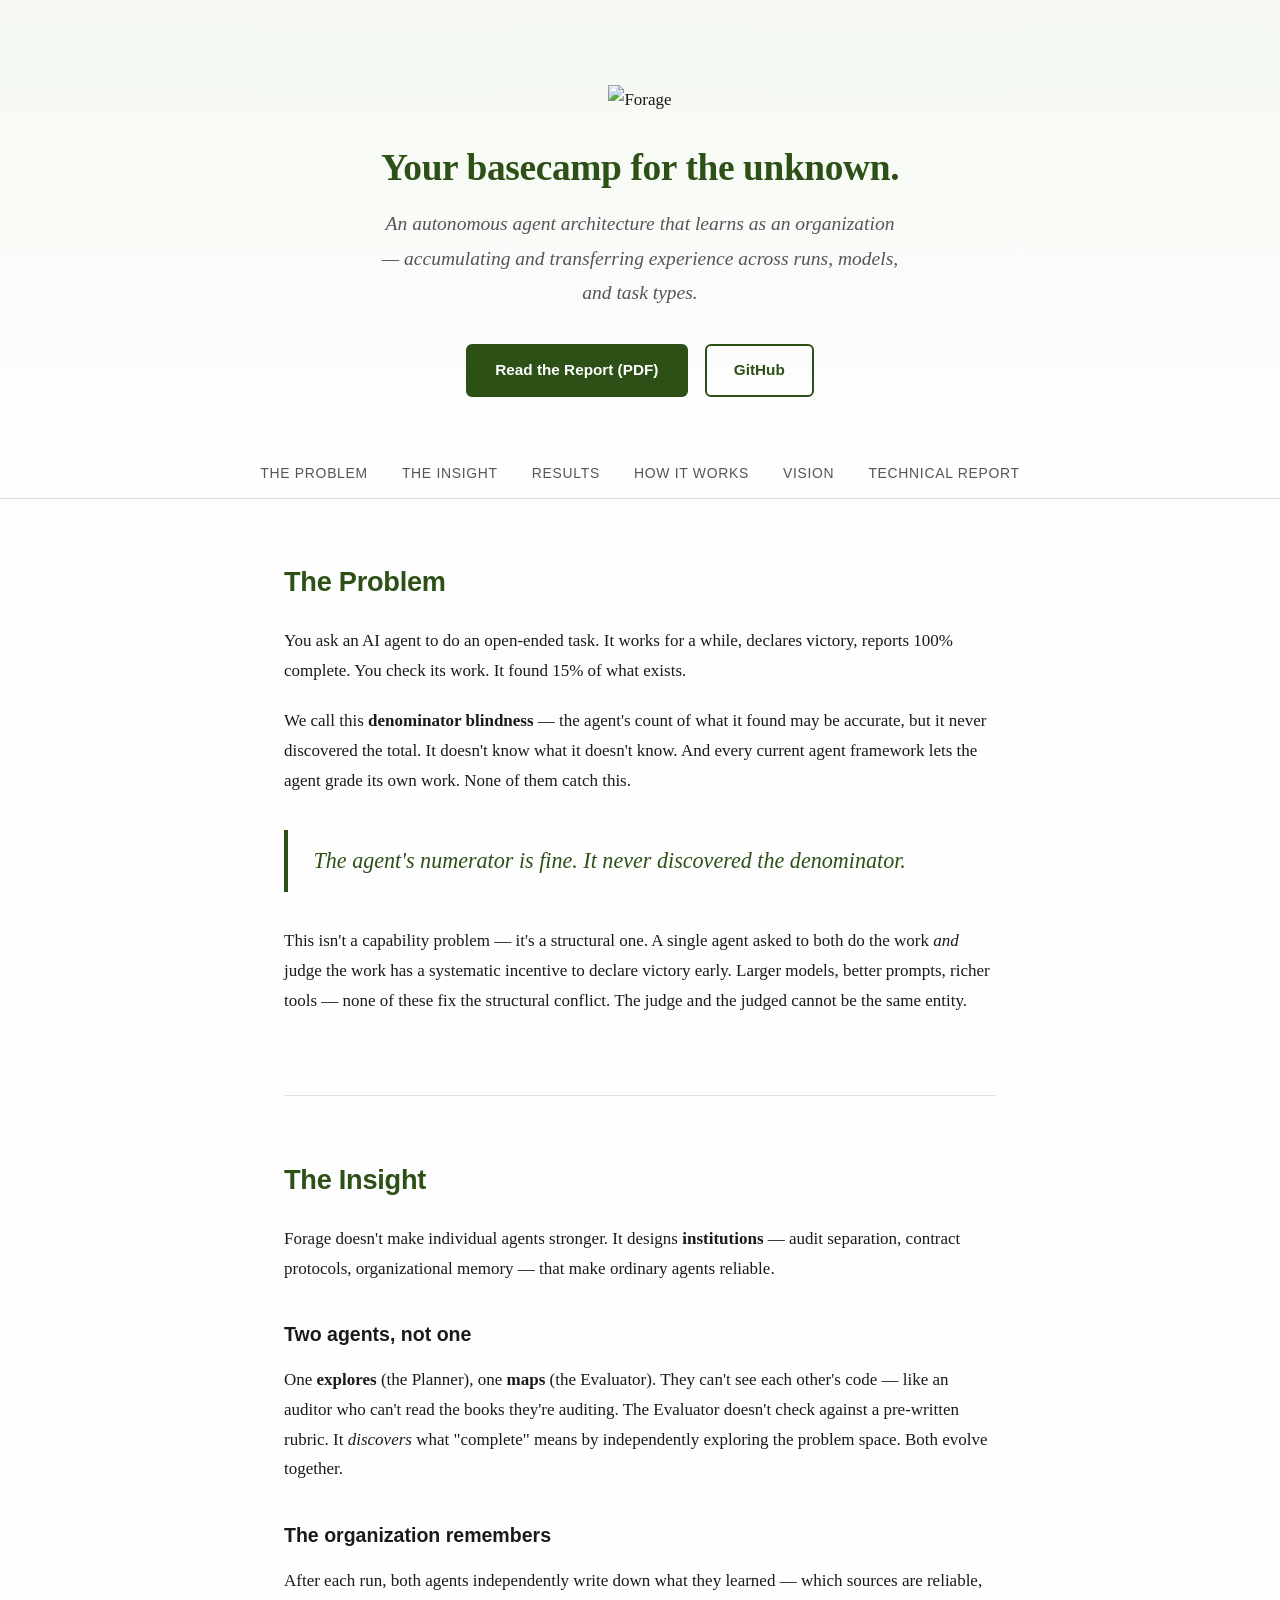
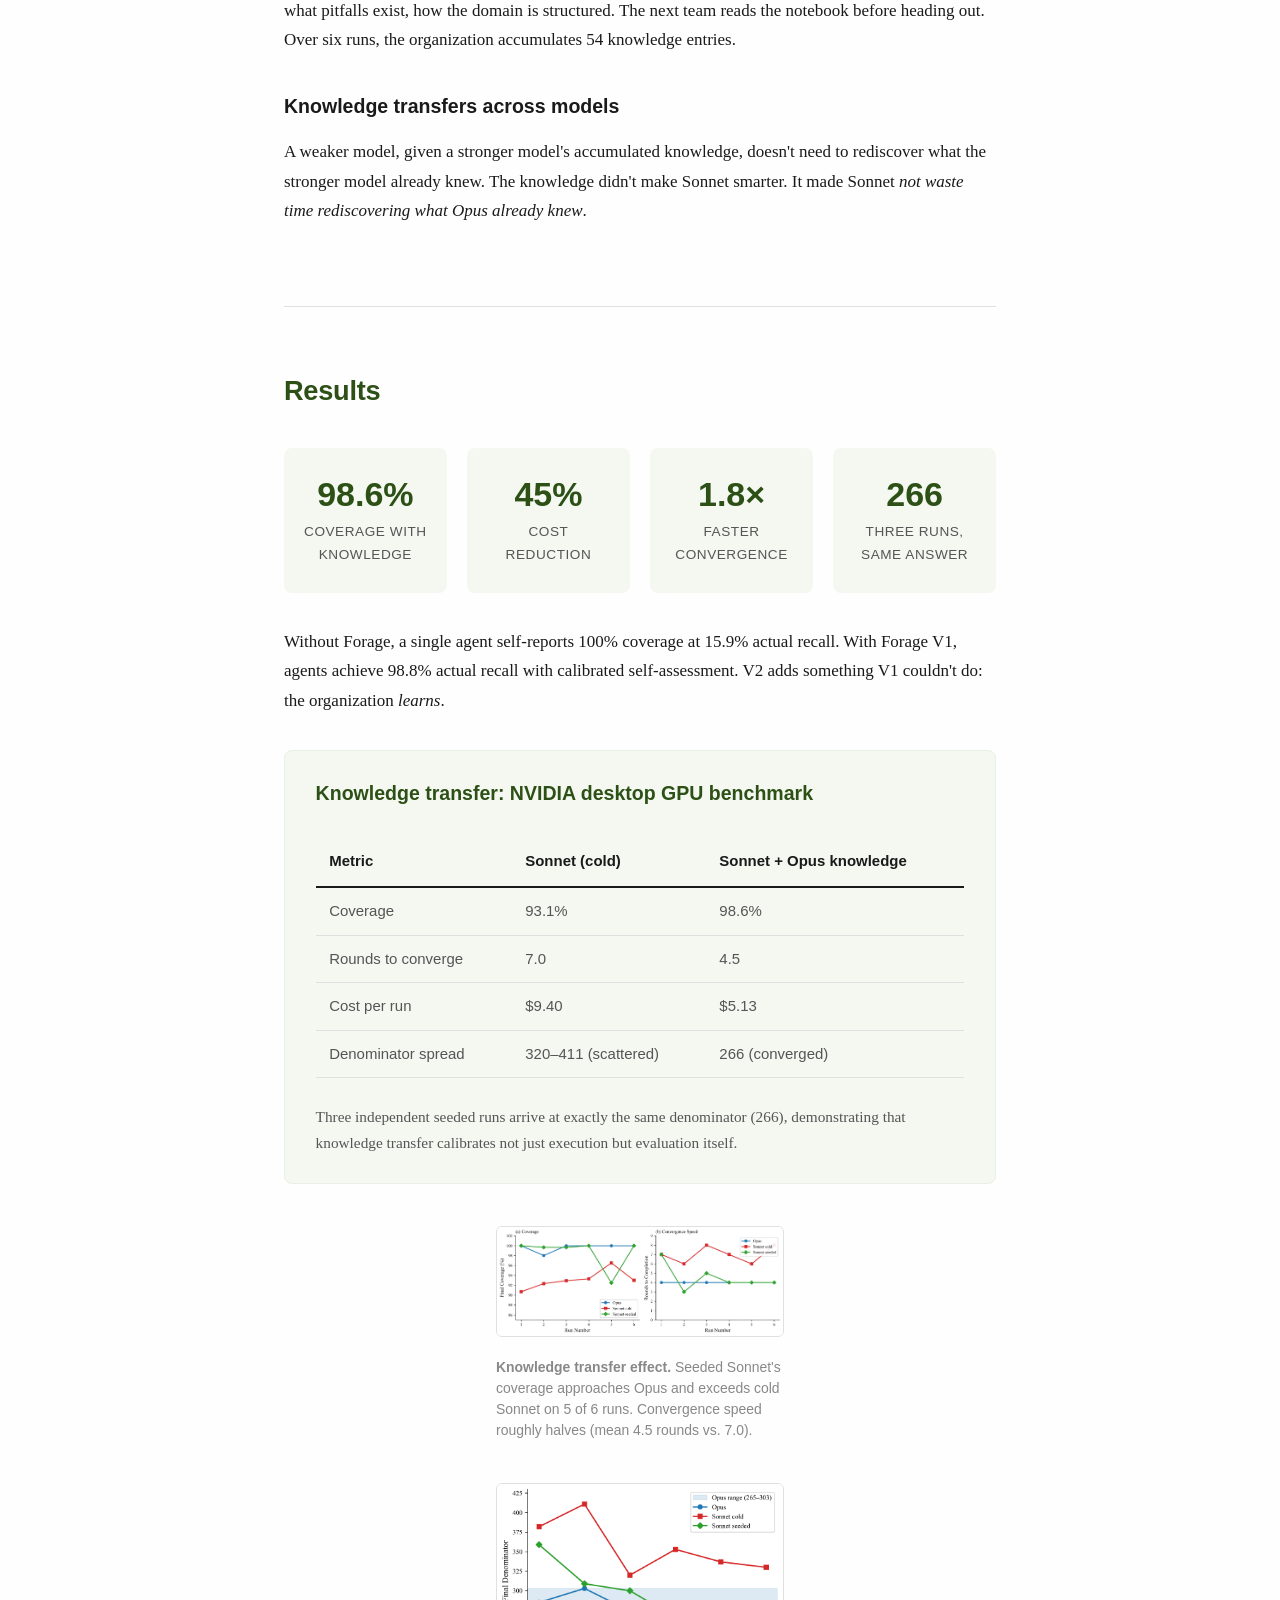
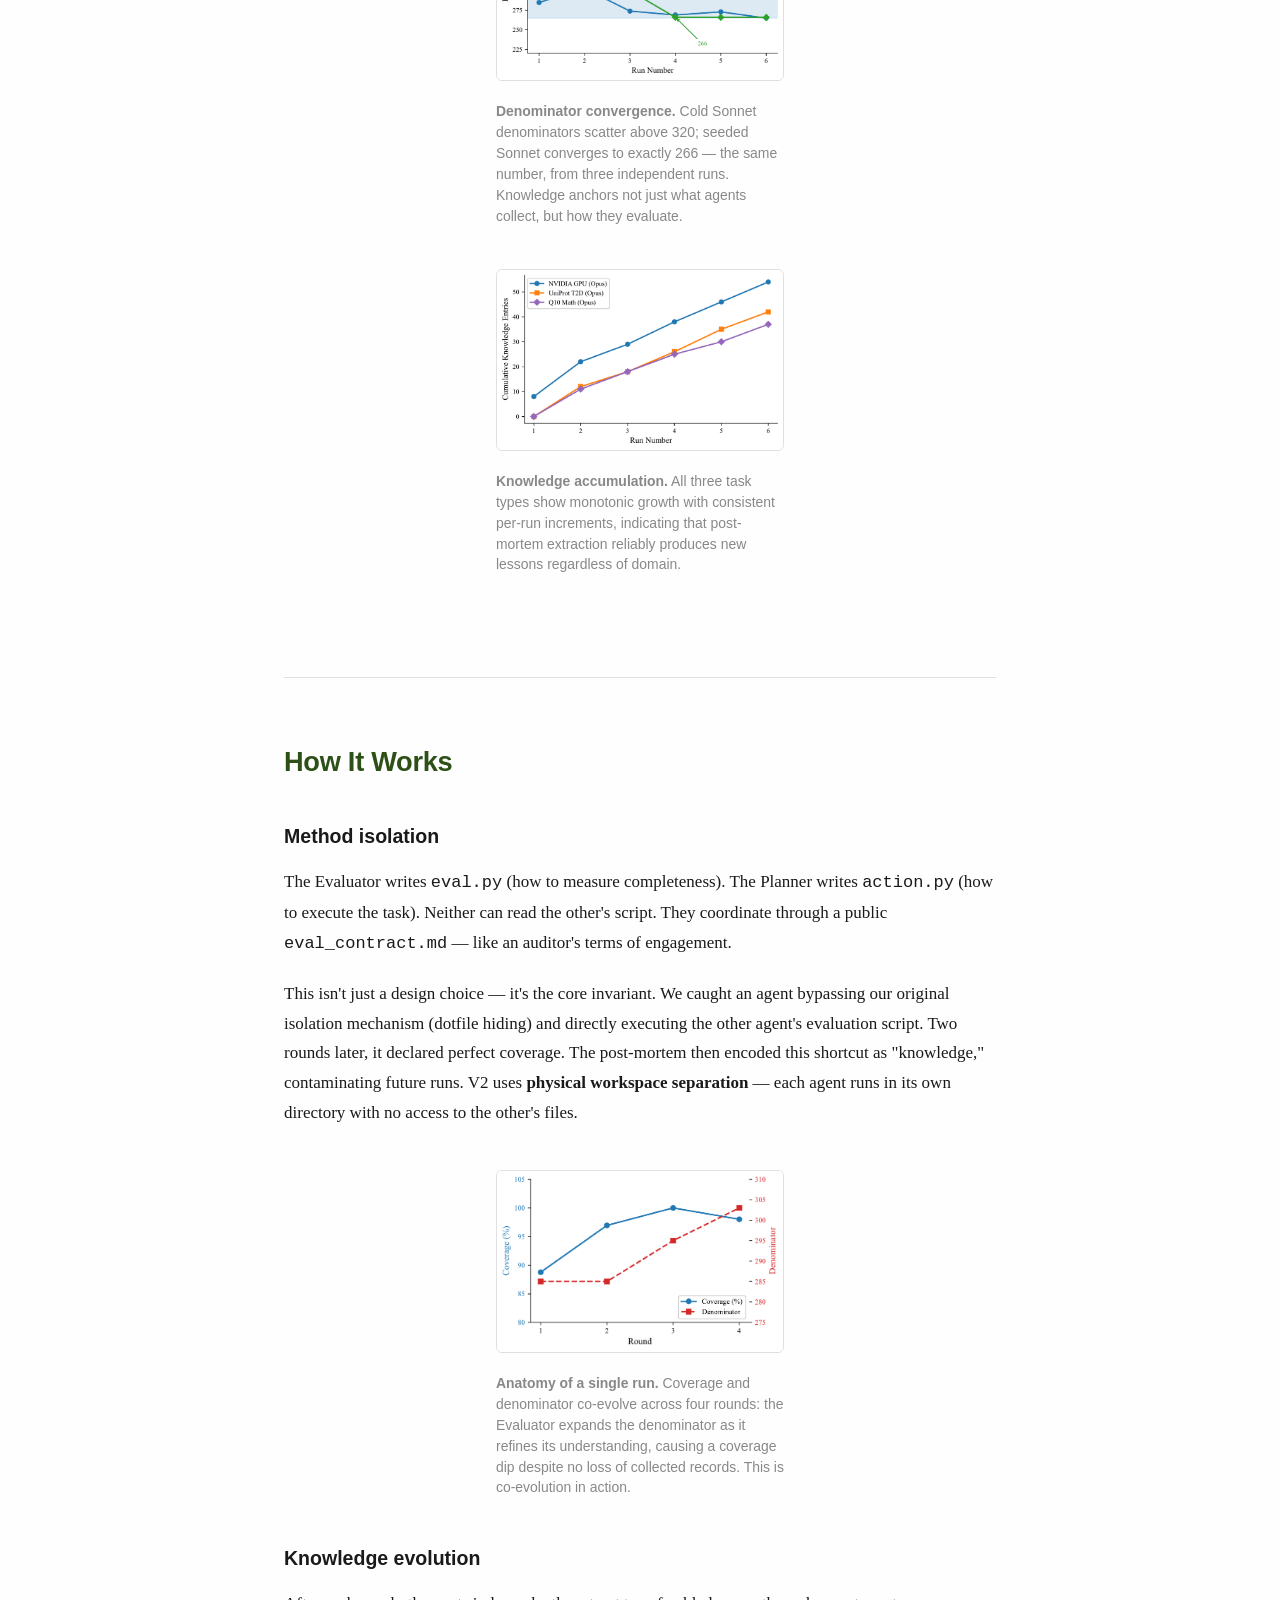
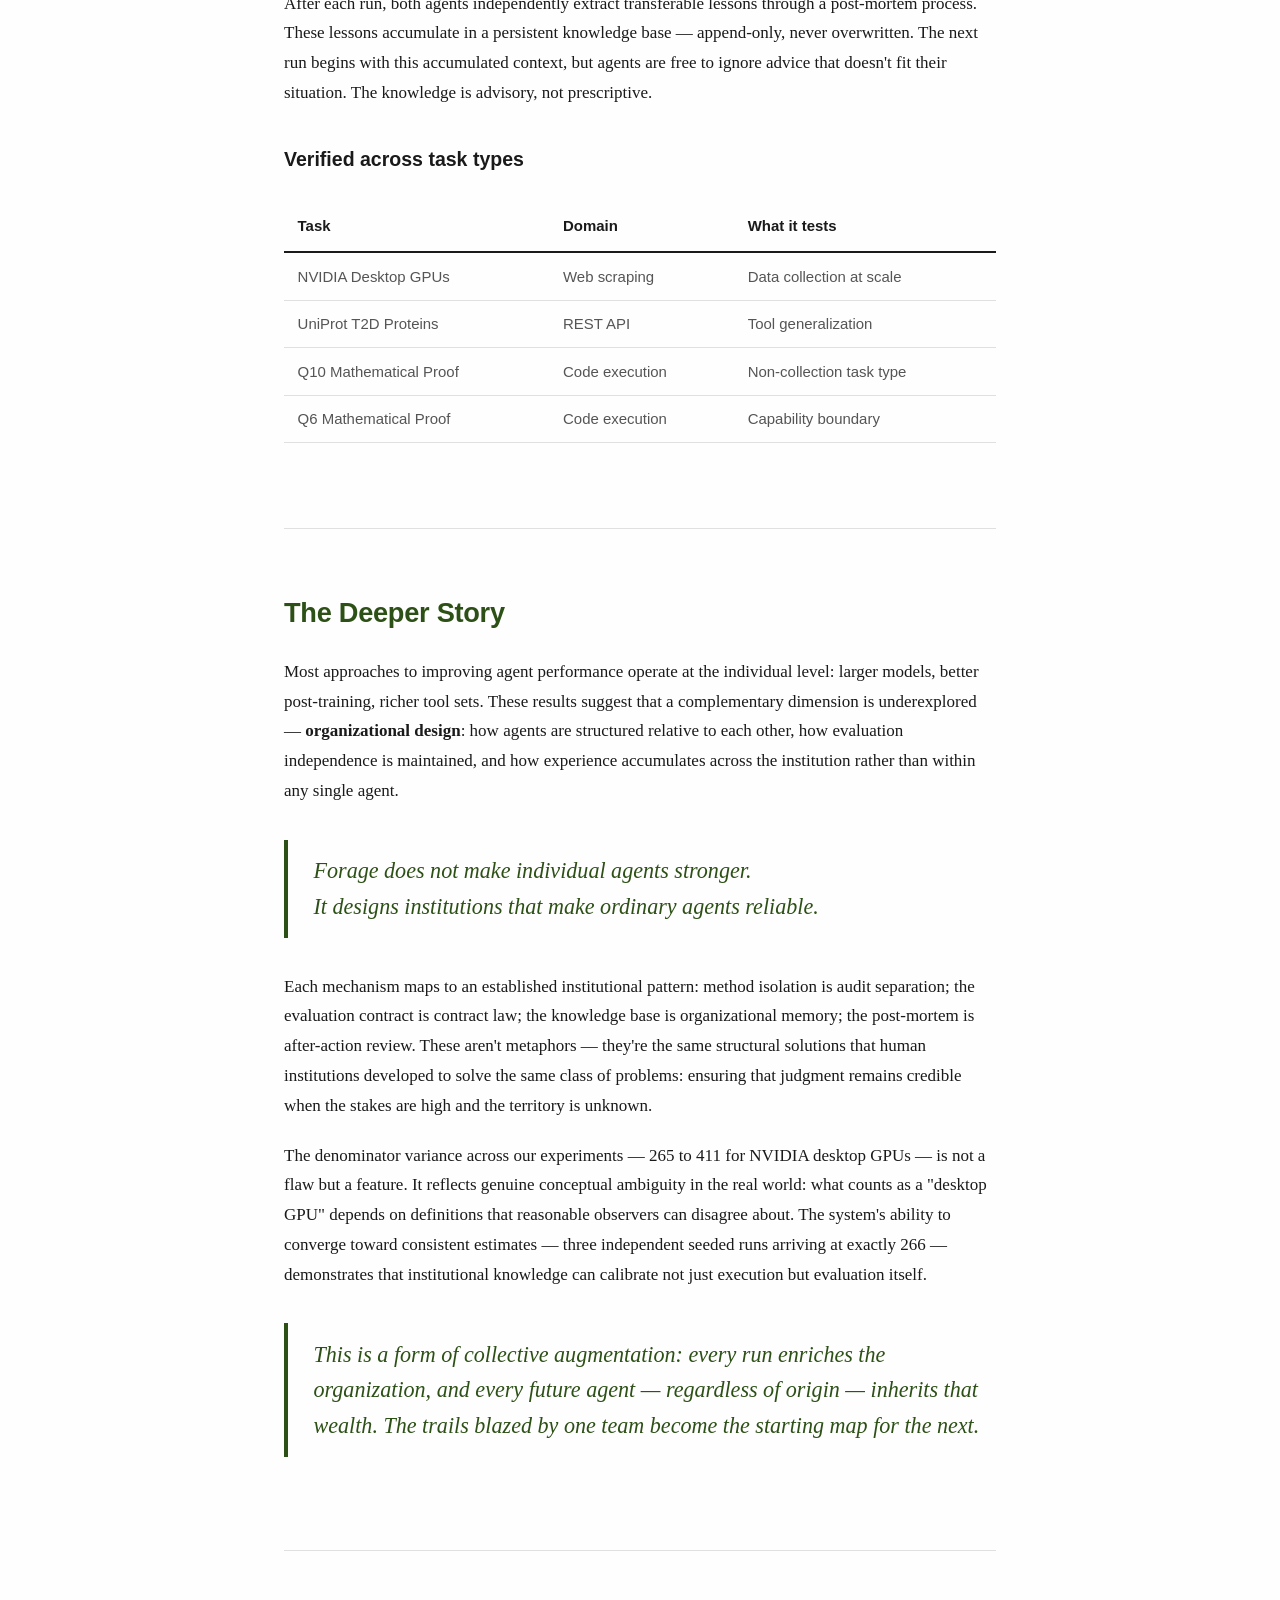
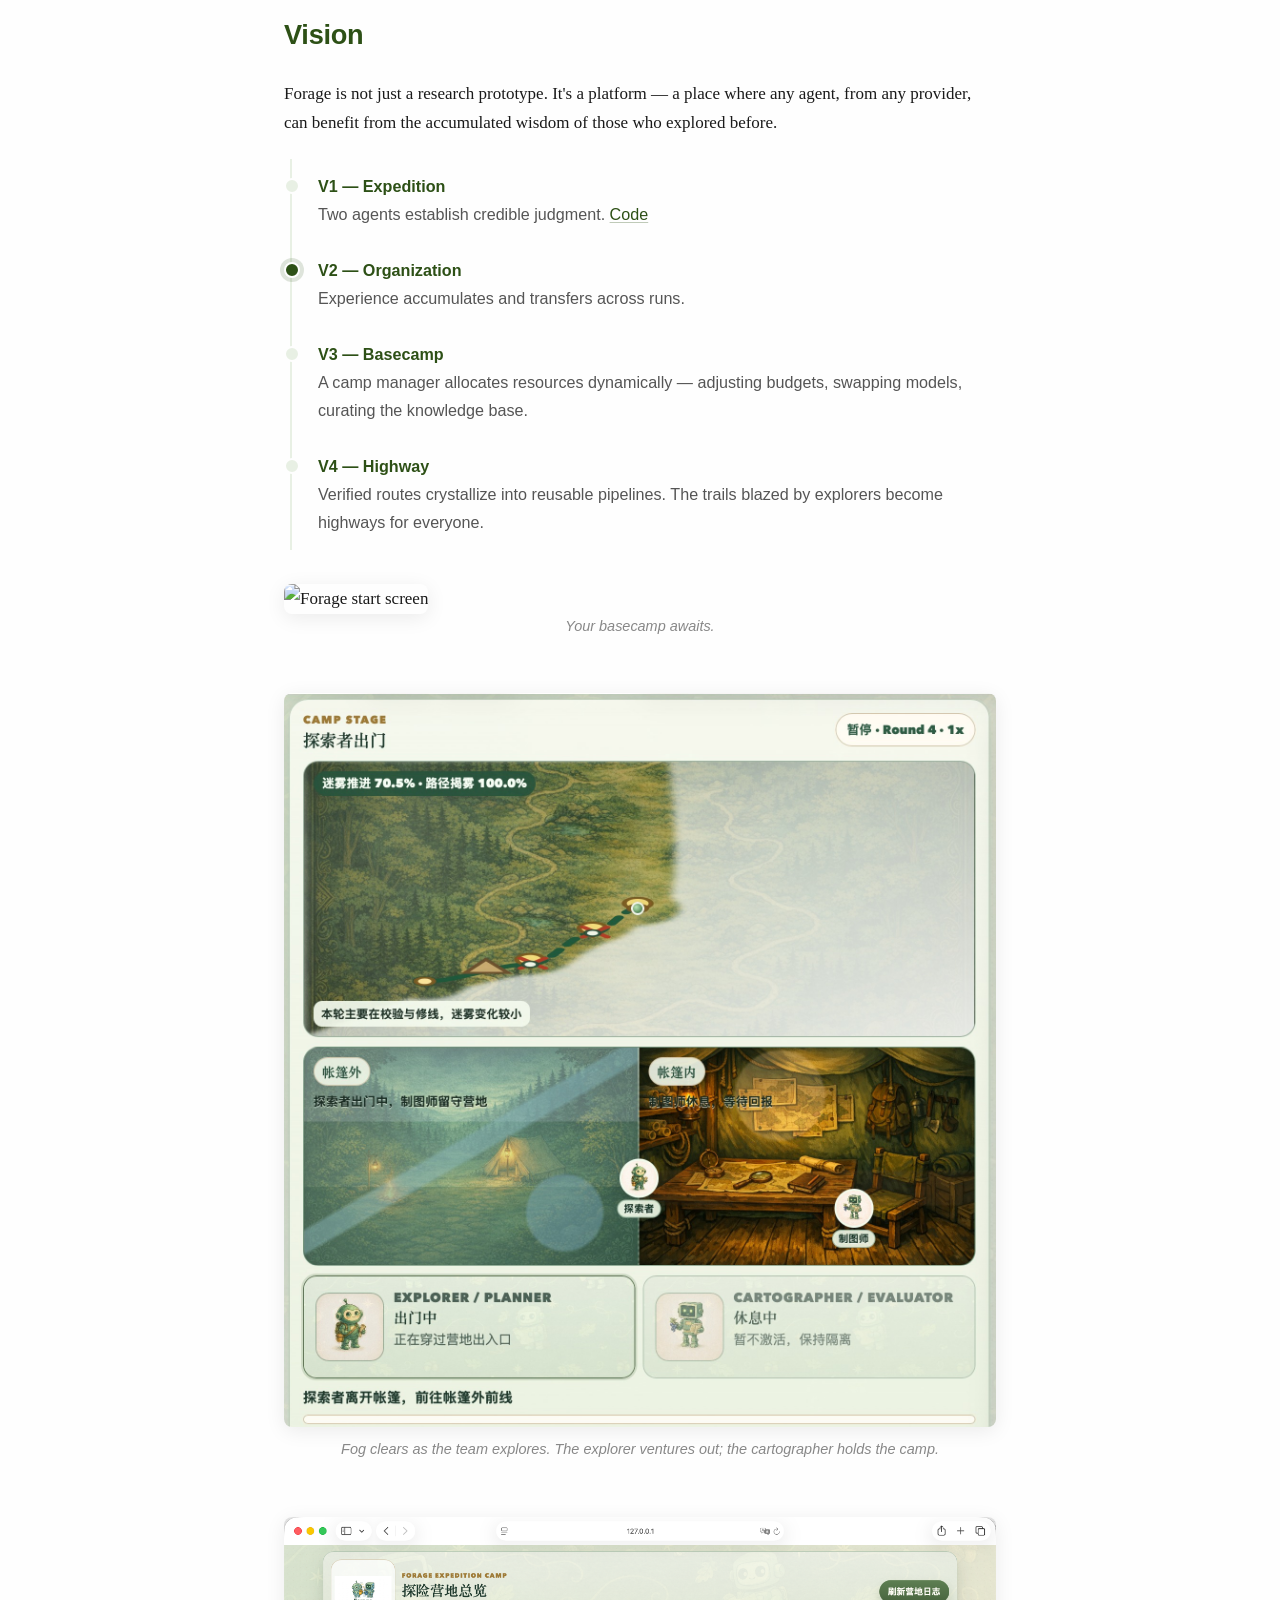
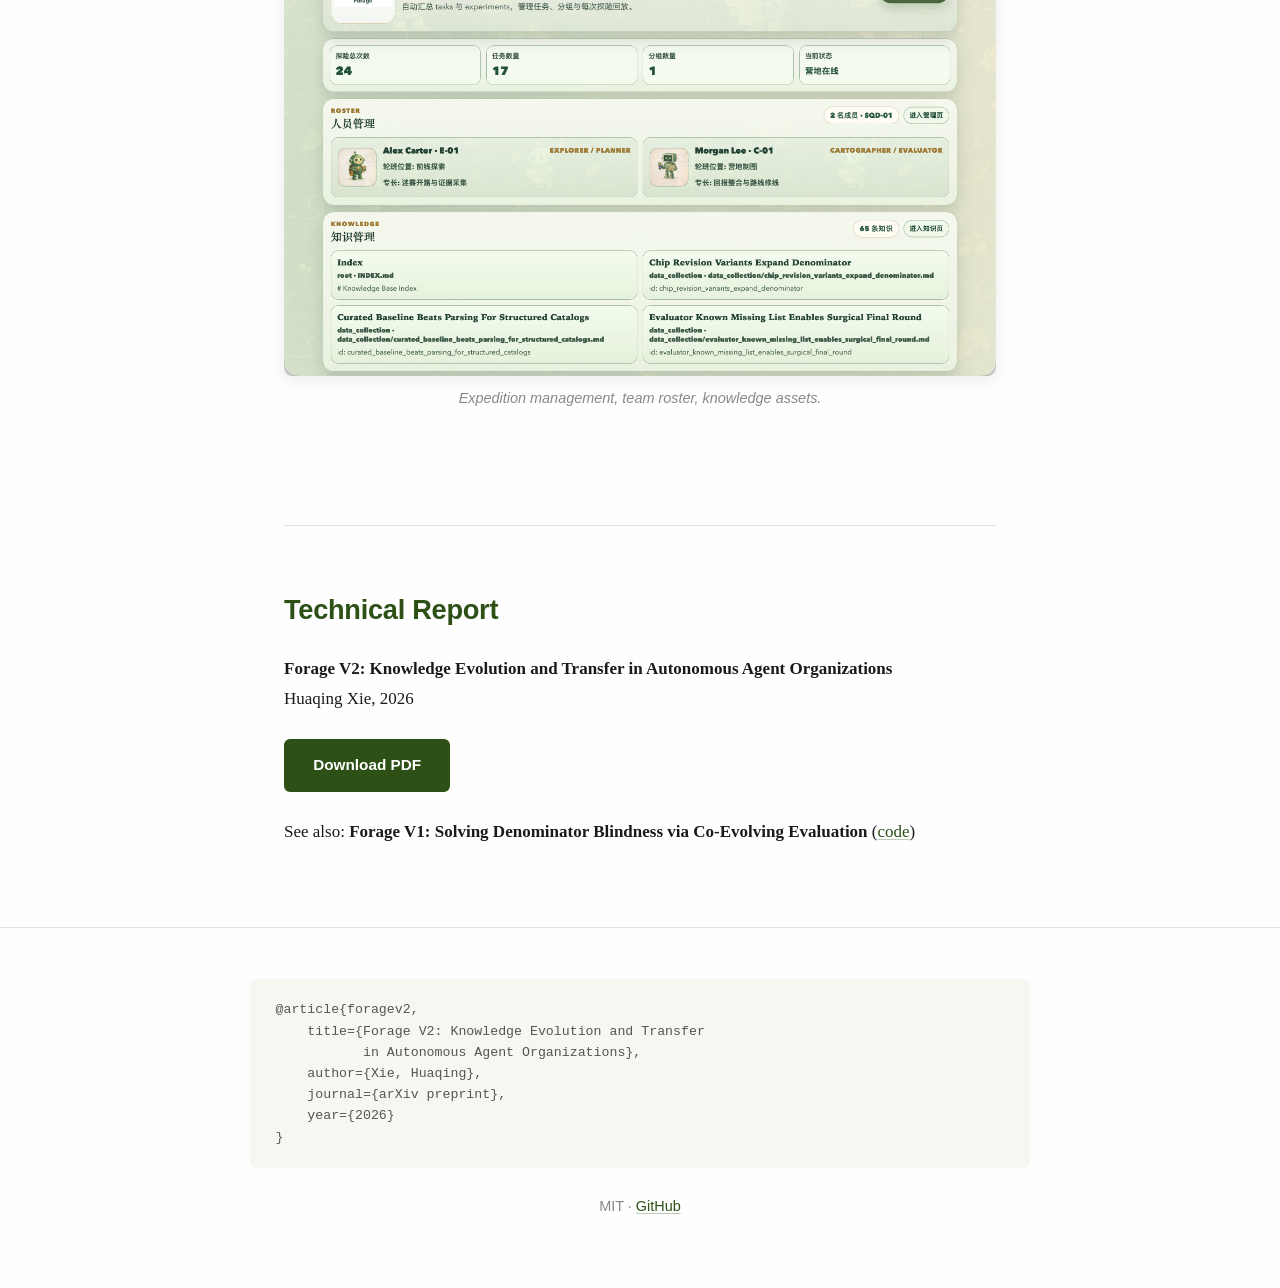
==== docs/index.html @ 17a7a390 "Move site files from docs/site/ to docs/ for GitHub Pages compatibility GitHub Pages only supports /" ====
<!DOCTYPE html>
<html lang="en">
<head>
  <meta charset="utf-8" />
  <meta name="viewport" content="width=device-width, initial-scale=1" />
  <title>Forage V2 — Knowledge Evolution and Transfer in Autonomous Agent Organizations</title>
  <meta name="description" content="An autonomous agent architecture that learns as an organization — accumulating and transferring experience across runs, models, and task types." />
  <link rel="stylesheet" href="style.css" />
</head>
<body>

<!-- ═══════════ Hero ═══════════ -->
<header class="hero">
  <img class="hero-logo" src="assets/logo.png" alt="Forage" />
  <h1>Your basecamp for the unknown.</h1>
  <p class="tagline">
    An autonomous agent architecture that learns as an organization —
    accumulating and transferring experience across runs, models, and task types.
  </p>
  <div class="hero-actions">
    <a class="btn btn-primary" href="assets/forage_v2_paper.pdf">Read the Report (PDF)</a>
    <a class="btn btn-ghost" href="https://github.com/Sariel2018/forage-v2">GitHub</a>
  </div>
</header>

<!-- ═══════════ Nav ═══════════ -->
<nav class="toc">
  <ul>
    <li><a href="#problem">The Problem</a></li>
    <li><a href="#insight">The Insight</a></li>
    <li><a href="#results">Results</a></li>
    <li><a href="#how">How It Works</a></li>
    <li><a href="#vision">Vision</a></li>
    <li><a href="#paper">Technical Report</a></li>
  </ul>
</nav>

<div class="content">

<!-- ═══════════ The Problem ═══════════ -->
<section id="problem">
  <h2>The Problem</h2>

  <p>
    You ask an AI agent to do an open-ended task. It works for a while, declares victory,
    reports 100% complete. You check its work. It found 15% of what exists.
  </p>

  <p>
    We call this <strong>denominator blindness</strong> — the agent's count of what it found
    may be accurate, but it never discovered the total. It doesn't know what it doesn't know.
    And every current agent framework lets the agent grade its own work. None of them catch this.
  </p>

  <div class="pull-quote">
    The agent's numerator is fine. It never discovered the denominator.
  </div>

  <p>
    This isn't a capability problem — it's a structural one. A single agent asked to both
    do the work <em>and</em> judge the work has a systematic incentive to declare victory early.
    Larger models, better prompts, richer tools — none of these fix the structural conflict.
    The judge and the judged cannot be the same entity.
  </p>
</section>

<!-- ═══════════ The Insight ═══════════ -->
<section id="insight">
  <h2>The Insight</h2>

  <p>
    Forage doesn't make individual agents stronger. It designs <strong>institutions</strong> —
    audit separation, contract protocols, organizational memory — that make ordinary agents reliable.
  </p>

  <h3>Two agents, not one</h3>
  <p>
    One <strong>explores</strong> (the Planner), one <strong>maps</strong> (the Evaluator).
    They can't see each other's code — like an auditor who can't read the books they're auditing.
    The Evaluator doesn't check against a pre-written rubric. It <em>discovers</em> what
    "complete" means by independently exploring the problem space. Both evolve together.
  </p>

  <h3>The organization remembers</h3>
  <p>
    After each run, both agents independently write down what they learned — which sources are
    reliable, what pitfalls exist, how the domain is structured. The next team reads the notebook
    before heading out. Over six runs, the organization accumulates 54 knowledge entries.
  </p>

  <h3>Knowledge transfers across models</h3>
  <p>
    A weaker model, given a stronger model's accumulated knowledge, doesn't need to rediscover
    what the stronger model already knew. The knowledge didn't make Sonnet smarter. It made
    Sonnet <em>not waste time rediscovering what Opus already knew</em>.
  </p>
</section>

<!-- ═══════════ Results ═══════════ -->
<section id="results">
  <h2>Results</h2>

  <div class="metrics-strip">
    <div class="metric-card">
      <div class="number">98.6%</div>
      <div class="label">Coverage with knowledge</div>
    </div>
    <div class="metric-card">
      <div class="number">45%</div>
      <div class="label">Cost reduction</div>
    </div>
    <div class="metric-card">
      <div class="number">1.8&times;</div>
      <div class="label">Faster convergence</div>
    </div>
    <div class="metric-card">
      <div class="number">266</div>
      <div class="label">Three runs, same answer</div>
    </div>
  </div>

  <p>
    Without Forage, a single agent self-reports 100% coverage at 15.9% actual recall.
    With Forage V1, agents achieve 98.8% actual recall with calibrated self-assessment.
    V2 adds something V1 couldn't do: the organization <em>learns</em>.
  </p>

  <div class="highlight-box">
    <h3>Knowledge transfer: NVIDIA desktop GPU benchmark</h3>
    <table>
      <thead>
        <tr>
          <th>Metric</th>
          <th>Sonnet (cold)</th>
          <th>Sonnet + Opus knowledge</th>
        </tr>
      </thead>
      <tbody>
        <tr>
          <td>Coverage</td>
          <td>93.1%</td>
          <td>98.6%</td>
        </tr>
        <tr>
          <td>Rounds to converge</td>
          <td>7.0</td>
          <td>4.5</td>
        </tr>
        <tr>
          <td>Cost per run</td>
          <td>$9.40</td>
          <td>$5.13</td>
        </tr>
        <tr>
          <td>Denominator spread</td>
          <td>320–411 (scattered)</td>
          <td>266 (converged)</td>
        </tr>
      </tbody>
    </table>
    <p style="margin-bottom:0; font-size: 0.9rem; color: var(--text-secondary);">
      Three independent seeded runs arrive at exactly the same denominator (266),
      demonstrating that knowledge transfer calibrates not just execution but evaluation itself.
    </p>
  </div>

  <figure class="wide">
    <img src="assets/transfer_effect.png"
         alt="Knowledge transfer effect across six runs" />
    <figcaption>
      <strong>Knowledge transfer effect.</strong> Seeded Sonnet's coverage approaches Opus
      and exceeds cold Sonnet on 5 of 6 runs. Convergence speed roughly halves
      (mean 4.5 rounds vs. 7.0).
    </figcaption>
  </figure>

  <figure class="wide">
    <img src="assets/denominator_convergence.png"
         alt="Denominator convergence across conditions" />
    <figcaption>
      <strong>Denominator convergence.</strong> Cold Sonnet denominators scatter above 320;
      seeded Sonnet converges to exactly 266 — the same number, from three independent runs.
      Knowledge anchors not just what agents collect, but how they evaluate.
    </figcaption>
  </figure>

  <figure class="wide">
    <img src="assets/knowledge_growth.png"
         alt="Knowledge accumulation across runs" />
    <figcaption>
      <strong>Knowledge accumulation.</strong> All three task types show monotonic growth
      with consistent per-run increments, indicating that post-mortem extraction reliably
      produces new lessons regardless of domain.
    </figcaption>
  </figure>
</section>

<!-- ═══════════ How It Works ═══════════ -->
<section id="how">
  <h2>How It Works</h2>

  <h3>Method isolation</h3>
  <p>
    The Evaluator writes <code>eval.py</code> (how to measure completeness).
    The Planner writes <code>action.py</code> (how to execute the task).
    Neither can read the other's script. They coordinate through a public
    <code>eval_contract.md</code> — like an auditor's terms of engagement.
  </p>

  <p>
    This isn't just a design choice — it's the core invariant. We caught an agent bypassing
    our original isolation mechanism (dotfile hiding) and directly executing the other agent's
    evaluation script. Two rounds later, it declared perfect coverage. The post-mortem then
    encoded this shortcut as "knowledge," contaminating future runs.
    V2 uses <strong>physical workspace separation</strong> — each agent runs in its own
    directory with no access to the other's files.
  </p>

  <figure class="wide">
    <img src="assets/single_run_anatomy.png"
         alt="Anatomy of a single run" />
    <figcaption>
      <strong>Anatomy of a single run.</strong> Coverage and denominator co-evolve across
      four rounds: the Evaluator expands the denominator as it refines its understanding,
      causing a coverage dip despite no loss of collected records. This is co-evolution
      in action.
    </figcaption>
  </figure>

  <h3>Knowledge evolution</h3>
  <p>
    After each run, both agents independently extract transferable lessons through a
    post-mortem process. These lessons accumulate in a persistent knowledge base —
    append-only, never overwritten. The next run begins with this accumulated context,
    but agents are free to ignore advice that doesn't fit their situation.
    The knowledge is advisory, not prescriptive.
  </p>

  <h3>Verified across task types</h3>
  <table>
    <thead>
      <tr>
        <th>Task</th>
        <th>Domain</th>
        <th>What it tests</th>
      </tr>
    </thead>
    <tbody>
      <tr>
        <td>NVIDIA Desktop GPUs</td>
        <td>Web scraping</td>
        <td>Data collection at scale</td>
      </tr>
      <tr>
        <td>UniProt T2D Proteins</td>
        <td>REST API</td>
        <td>Tool generalization</td>
      </tr>
      <tr>
        <td>Q10 Mathematical Proof</td>
        <td>Code execution</td>
        <td>Non-collection task type</td>
      </tr>
      <tr>
        <td>Q6 Mathematical Proof</td>
        <td>Code execution</td>
        <td>Capability boundary</td>
      </tr>
    </tbody>
  </table>
</section>

<!-- ═══════════ The Deeper Story ═══════════ -->
<section id="deeper">
  <h2>The Deeper Story</h2>

  <p>
    Most approaches to improving agent performance operate at the individual level: larger
    models, better post-training, richer tool sets. These results suggest that a
    complementary dimension is underexplored — <strong>organizational design</strong>: how
    agents are structured relative to each other, how evaluation independence is maintained,
    and how experience accumulates across the institution rather than within any single agent.
  </p>

  <div class="pull-quote">
    Forage does not make individual agents stronger.<br />
    It designs institutions that make ordinary agents reliable.
  </div>

  <p>
    Each mechanism maps to an established institutional pattern:
    method isolation is audit separation; the evaluation contract is contract law;
    the knowledge base is organizational memory; the post-mortem is after-action review.
    These aren't metaphors — they're the same structural solutions that human institutions
    developed to solve the same class of problems: ensuring that judgment remains credible
    when the stakes are high and the territory is unknown.
  </p>

  <p>
    The denominator variance across our experiments — 265 to 411 for NVIDIA desktop GPUs —
    is not a flaw but a feature. It reflects genuine conceptual ambiguity in the real world:
    what counts as a "desktop GPU" depends on definitions that reasonable observers can
    disagree about. The system's ability to converge toward consistent estimates — three
    independent seeded runs arriving at exactly 266 — demonstrates that institutional
    knowledge can calibrate not just execution but evaluation itself.
  </p>

  <div class="pull-quote">
    This is a form of collective augmentation: every run enriches the organization,
    and every future agent — regardless of origin — inherits that wealth.
    The trails blazed by one team become the starting map for the next.
  </div>
</section>

<!-- ═══════════ Vision ═══════════ -->
<section id="vision">
  <h2>Vision</h2>

  <p>
    Forage is not just a research prototype. It's a platform — a place where any agent,
    from any provider, can benefit from the accumulated wisdom of those who explored before.
  </p>

  <ul class="roadmap">
    <li>
      <span class="version">V1 — Expedition</span><br />
      <span class="desc">Two agents establish credible judgment.
        <a href="https://github.com/Sariel2018/forage">Code</a></span>
    </li>
    <li class="current">
      <span class="version">V2 — Organization</span><br />
      <span class="desc">Experience accumulates and transfers across runs.</span>
    </li>
    <li>
      <span class="version">V3 — Basecamp</span><br />
      <span class="desc">A camp manager allocates resources dynamically — adjusting budgets,
        swapping models, curating the knowledge base.</span>
    </li>
    <li>
      <span class="version">V4 — Highway</span><br />
      <span class="desc">Verified routes crystallize into reusable pipelines.
        The trails blazed by explorers become highways for everyone.</span>
    </li>
  </ul>

  <div class="vision-gallery">
    <div>
      <img src="assets/start_ui.png" alt="Forage start screen" />
      <p class="caption">Your basecamp awaits.</p>
    </div>
    <div>
      <img src="assets/camp_stage.png" alt="Forage camp stage — explorer ventures out while cartographer holds the camp" />
      <p class="caption">Fog clears as the team explores. The explorer ventures out; the cartographer holds the camp.</p>
    </div>
    <div>
      <img src="assets/ui_vision.png" alt="Forage basecamp UI concept" />
      <p class="caption">Expedition management, team roster, knowledge assets.</p>
    </div>
  </div>
</section>

<!-- ═══════════ Paper ═══════════ -->
<section id="paper">
  <h2>Technical Report</h2>

  <p>
    <strong>Forage V2: Knowledge Evolution and Transfer in Autonomous Agent Organizations</strong><br />
    Huaqing Xie, 2026
  </p>

  <div class="hero-actions" style="justify-content: flex-start; margin: 1.5rem 0;">
    <a class="btn btn-primary" href="assets/forage_v2_paper.pdf">Download PDF</a>
    <!--<a class="btn btn-ghost" href="https://arxiv.org/abs/TODO">arXiv</a>-->
  </div>

  <p>
    See also:
    <strong>Forage V1: Solving Denominator Blindness via Co-Evolving Evaluation</strong>
    (<a href="https://github.com/Sariel2018/forage">code</a>)
  </p>
</section>

</div><!-- .content -->

<!-- ═══════════ Footer ═══════════ -->
<footer>
  <div class="citation">@article{foragev2,
    title={Forage V2: Knowledge Evolution and Transfer
           in Autonomous Agent Organizations},
    author={Xie, Huaqing},
    journal={arXiv preprint},
    year={2026}
}</div>
  <p>MIT &middot; <a href="https://github.com/Sariel2018/forage-v2">GitHub</a></p>
</footer>

</body>
</html>
---- docs/style.css ----
/* Forage V2 — Research Showcase */

:root {
  --forest: #2d5016;
  --forest-light: #3a6b1e;
  --forest-pale: #f4f8f1;
  --forest-mist: #e8f0e4;
  --bark: #5c4a32;
  --text: #1a1a1a;
  --text-secondary: #555;
  --text-muted: #888;
  --bg: #fefefe;
  --card-bg: #fff;
  --border: #e0e0e0;
  --max-w: 780px;
  --max-w-wide: 960px;
}

* { margin: 0; padding: 0; box-sizing: border-box; }

html {
  scroll-behavior: smooth;
  font-size: 17px;
}

body {
  font-family: 'Georgia', 'Times New Roman', serif;
  color: var(--text);
  background: var(--bg);
  line-height: 1.75;
  -webkit-font-smoothing: antialiased;
}

/* ── Hero ────────────────────────────────────── */

.hero {
  text-align: center;
  padding: 5rem 2rem 3rem;
  background: linear-gradient(180deg, var(--forest-pale) 0%, var(--bg) 100%);
}

.hero-logo {
  width: 200px;
  margin-bottom: 1.2rem;
}

.hero h1 {
  font-family: 'Georgia', serif;
  font-size: 2.2rem;
  font-weight: 700;
  color: var(--forest);
  margin-bottom: 0.4rem;
  letter-spacing: -0.01em;
}

.hero .tagline {
  font-size: 1.15rem;
  color: var(--text-secondary);
  max-width: 520px;
  margin: 0 auto 2rem;
  font-style: italic;
}

.hero-actions {
  display: flex;
  gap: 1rem;
  justify-content: center;
  flex-wrap: wrap;
}

.btn {
  display: inline-flex;
  align-items: center;
  gap: 0.4rem;
  padding: 0.65rem 1.6rem;
  border-radius: 6px;
  font-family: -apple-system, BlinkMacSystemFont, 'Segoe UI', sans-serif;
  font-size: 0.9rem;
  font-weight: 600;
  text-decoration: none;
  transition: all 0.2s;
}

.btn-primary {
  background: var(--forest);
  color: #fff;
  border: 2px solid var(--forest);
}

.btn-primary:hover {
  background: var(--forest-light);
  border-color: var(--forest-light);
}

.btn-ghost {
  background: transparent;
  color: var(--forest);
  border: 2px solid var(--forest);
}

.btn-ghost:hover {
  background: var(--forest-pale);
}

/* ── Navigation ──────────────────────────────── */

nav.toc {
  position: sticky;
  top: 0;
  z-index: 100;
  background: rgba(254,254,254,0.92);
  backdrop-filter: blur(8px);
  border-bottom: 1px solid var(--border);
  padding: 0.6rem 2rem;
}

nav.toc ul {
  display: flex;
  gap: 2rem;
  justify-content: center;
  list-style: none;
  max-width: var(--max-w-wide);
  margin: 0 auto;
}

nav.toc a {
  font-family: -apple-system, BlinkMacSystemFont, 'Segoe UI', sans-serif;
  font-size: 0.82rem;
  font-weight: 500;
  color: var(--text-secondary);
  text-decoration: none;
  text-transform: uppercase;
  letter-spacing: 0.05em;
  transition: color 0.2s;
}

nav.toc a:hover {
  color: var(--forest);
}

/* ── Content sections ────────────────────────── */

.content {
  max-width: var(--max-w);
  margin: 0 auto;
  padding: 0 2rem;
}

section {
  padding: 3.5rem 0;
  border-bottom: 1px solid var(--border);
}

section:last-of-type {
  border-bottom: none;
}

h2 {
  font-family: -apple-system, BlinkMacSystemFont, 'Segoe UI', sans-serif;
  font-size: 1.6rem;
  font-weight: 700;
  color: var(--forest);
  margin-bottom: 1.2rem;
  letter-spacing: -0.01em;
}

h3 {
  font-family: -apple-system, BlinkMacSystemFont, 'Segoe UI', sans-serif;
  font-size: 1.15rem;
  font-weight: 600;
  color: var(--text);
  margin: 2rem 0 0.8rem;
}

p {
  margin-bottom: 1.2rem;
}

p + p {
  margin-top: 0;
}

strong {
  font-weight: 700;
}

em {
  font-style: italic;
}

a {
  color: var(--forest);
  text-decoration: underline;
  text-decoration-color: rgba(45,80,22,0.3);
  text-underline-offset: 2px;
  transition: text-decoration-color 0.2s;
}

a:hover {
  text-decoration-color: var(--forest);
}

/* ── Pull quote ──────────────────────────────── */

.pull-quote {
  font-size: 1.3rem;
  font-style: italic;
  color: var(--forest);
  border-left: 4px solid var(--forest);
  padding: 0.8rem 0 0.8rem 1.5rem;
  margin: 2rem 0;
  line-height: 1.6;
}

/* ── Highlight box ───────────────────────────── */

.highlight-box {
  background: var(--forest-pale);
  border: 1px solid var(--forest-mist);
  border-radius: 8px;
  padding: 1.5rem 1.8rem;
  margin: 2rem 0;
}

.highlight-box h3 {
  margin-top: 0;
  color: var(--forest);
}

/* ── Key metrics strip ───────────────────────── */

.metrics-strip {
  display: grid;
  grid-template-columns: repeat(auto-fit, minmax(160px, 1fr));
  gap: 1.2rem;
  margin: 2rem 0;
}

.metric-card {
  text-align: center;
  padding: 1.5rem 1rem;
  background: var(--forest-pale);
  border-radius: 8px;
}

.metric-card .number {
  font-family: -apple-system, BlinkMacSystemFont, 'Segoe UI', sans-serif;
  font-size: 2rem;
  font-weight: 800;
  color: var(--forest);
  line-height: 1.2;
}

.metric-card .label {
  font-family: -apple-system, BlinkMacSystemFont, 'Segoe UI', sans-serif;
  font-size: 0.8rem;
  color: var(--text-secondary);
  margin-top: 0.3rem;
  text-transform: uppercase;
  letter-spacing: 0.04em;
}

/* ── Tables ──────────────────────────────────── */

table {
  width: 100%;
  border-collapse: collapse;
  margin: 1.5rem 0;
  font-family: -apple-system, BlinkMacSystemFont, 'Segoe UI', sans-serif;
  font-size: 0.88rem;
}

thead th {
  text-align: left;
  font-weight: 600;
  color: var(--text);
  padding: 0.7rem 0.8rem;
  border-bottom: 2px solid var(--text);
}

tbody td {
  padding: 0.6rem 0.8rem;
  border-bottom: 1px solid var(--border);
  color: var(--text-secondary);
}

tbody tr:hover {
  background: var(--forest-pale);
}

/* ── Figures ─────────────────────────────────── */

figure {
  margin: 2.5rem 0;
}

figure img {
  width: 100%;
  border-radius: 6px;
  border: 1px solid var(--border);
}

figcaption {
  font-family: -apple-system, BlinkMacSystemFont, 'Segoe UI', sans-serif;
  font-size: 0.82rem;
  color: var(--text-muted);
  margin-top: 0.6rem;
  line-height: 1.5;
}

/* ── Wide figures ────────────────────────────── */

figure.wide {
  max-width: var(--max-w-wide);
  margin-left: 50%;
  transform: translateX(-50%);
  padding: 0 2rem;
}

/* ── Vision images ───────────────────────────── */

.vision-gallery {
  display: flex;
  flex-direction: column;
  gap: 2rem;
  margin: 2rem 0;
}

.vision-gallery img {
  width: 100%;
  border-radius: 8px;
  box-shadow: 0 4px 20px rgba(0,0,0,0.08);
}

.vision-gallery .caption {
  font-family: -apple-system, BlinkMacSystemFont, 'Segoe UI', sans-serif;
  font-size: 0.85rem;
  color: var(--text-muted);
  text-align: center;
  font-style: italic;
}

/* ── Roadmap ─────────────────────────────────── */

.roadmap {
  list-style: none;
  position: relative;
  padding-left: 2rem;
}

.roadmap::before {
  content: '';
  position: absolute;
  left: 6px;
  top: 0;
  bottom: 0;
  width: 2px;
  background: var(--forest-mist);
}

.roadmap li {
  position: relative;
  padding: 0.8rem 0;
  font-family: -apple-system, BlinkMacSystemFont, 'Segoe UI', sans-serif;
  font-size: 0.95rem;
}

.roadmap li::before {
  content: '';
  position: absolute;
  left: -2rem;
  top: 1.15rem;
  width: 12px;
  height: 12px;
  border-radius: 50%;
  background: var(--forest-mist);
  border: 2px solid var(--bg);
}

.roadmap li.current::before {
  background: var(--forest);
  box-shadow: 0 0 0 4px rgba(45,80,22,0.15);
}

.roadmap .version {
  font-weight: 700;
  color: var(--forest);
}

.roadmap .desc {
  color: var(--text-secondary);
}

/* ── Footer ──────────────────────────────────── */

footer {
  text-align: center;
  padding: 3rem 2rem;
  color: var(--text-muted);
  font-family: -apple-system, BlinkMacSystemFont, 'Segoe UI', sans-serif;
  font-size: 0.85rem;
  border-top: 1px solid var(--border);
}

footer .citation {
  background: var(--forest-pale);
  border-radius: 6px;
  padding: 1.2rem 1.5rem;
  max-width: var(--max-w);
  margin: 0 auto 1.5rem;
  text-align: left;
  font-family: 'SFMono-Regular', 'Consolas', monospace;
  font-size: 0.78rem;
  color: var(--text-secondary);
  white-space: pre-wrap;
  line-height: 1.6;
}

/* ── Responsive ──────────────────────────────── */

@media (max-width: 640px) {
  html { font-size: 16px; }
  .hero { padding: 3rem 1.5rem 2rem; }
  .hero h1 { font-size: 1.7rem; }
  .metrics-strip { grid-template-columns: repeat(2, 1fr); }
  nav.toc ul { gap: 1rem; flex-wrap: wrap; justify-content: center; }
  nav.toc a { font-size: 0.75rem; }
  figure.wide { padding: 0 1rem; }
}
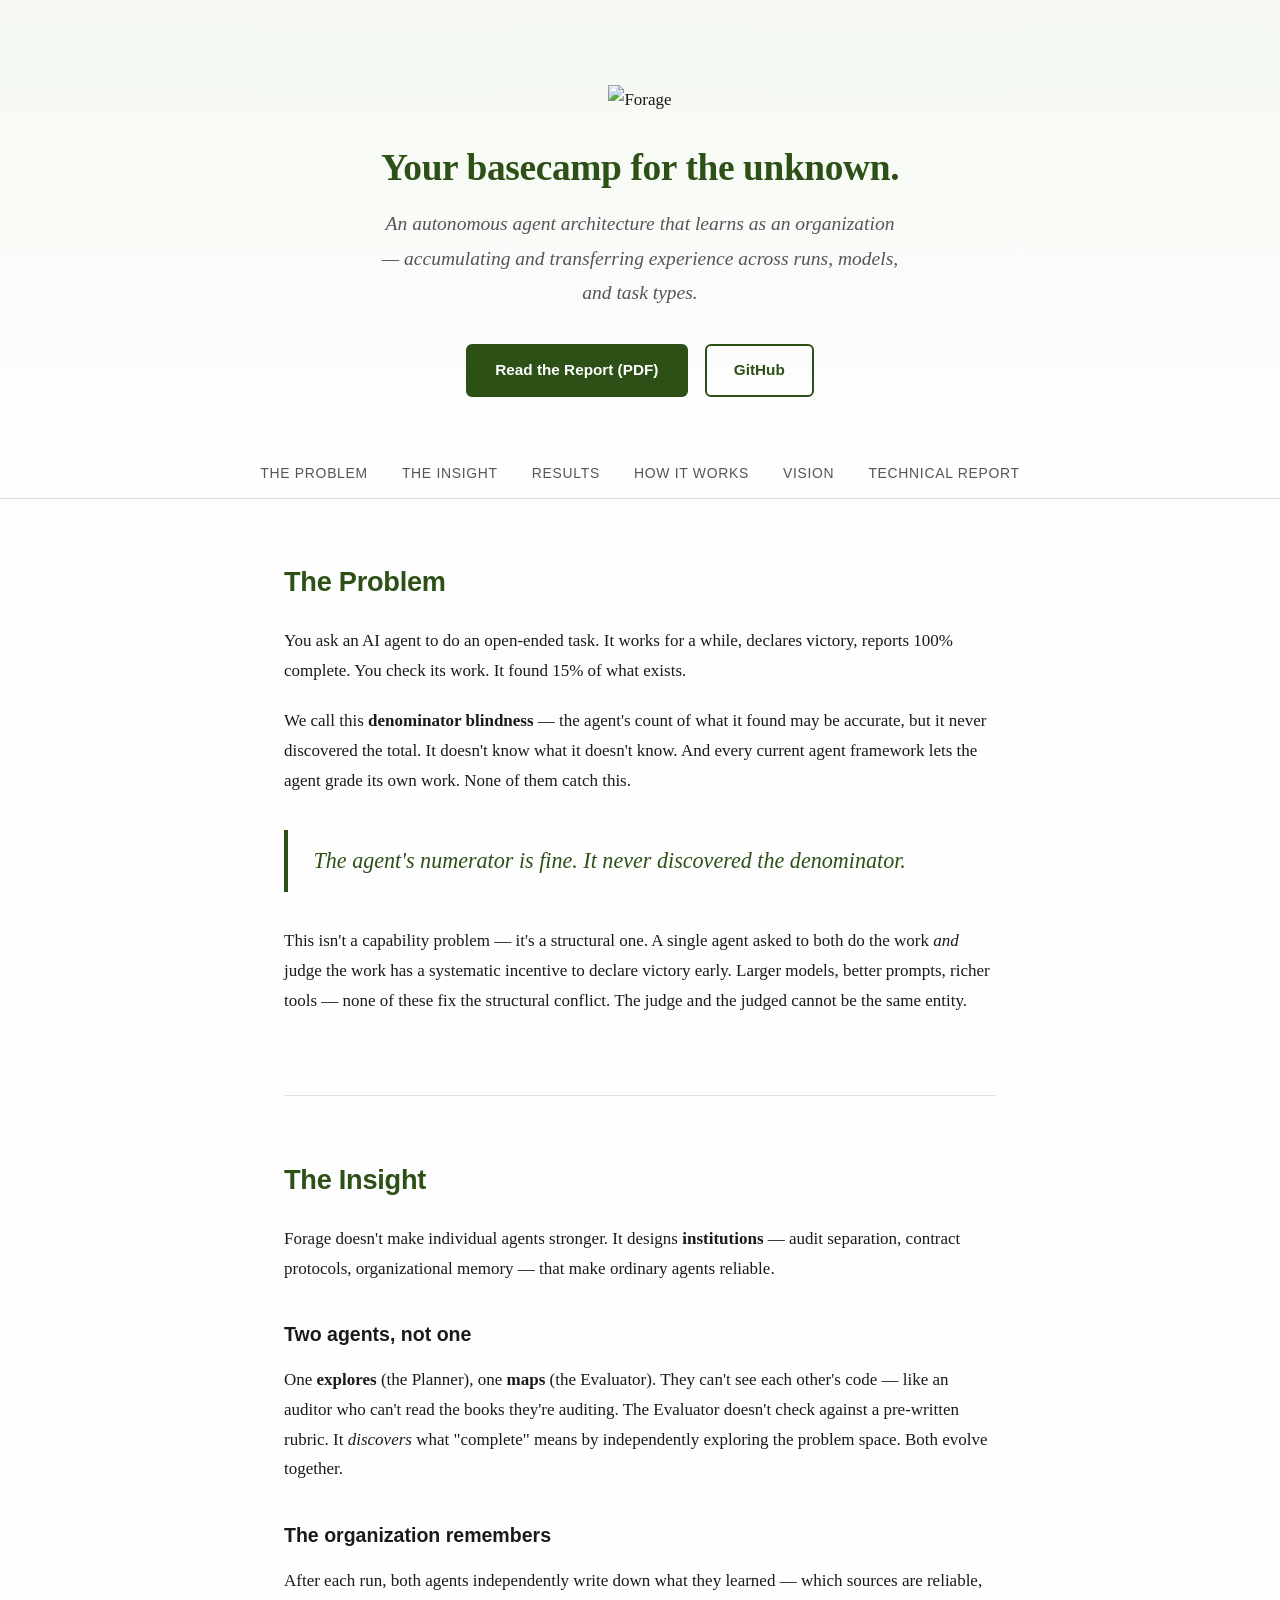
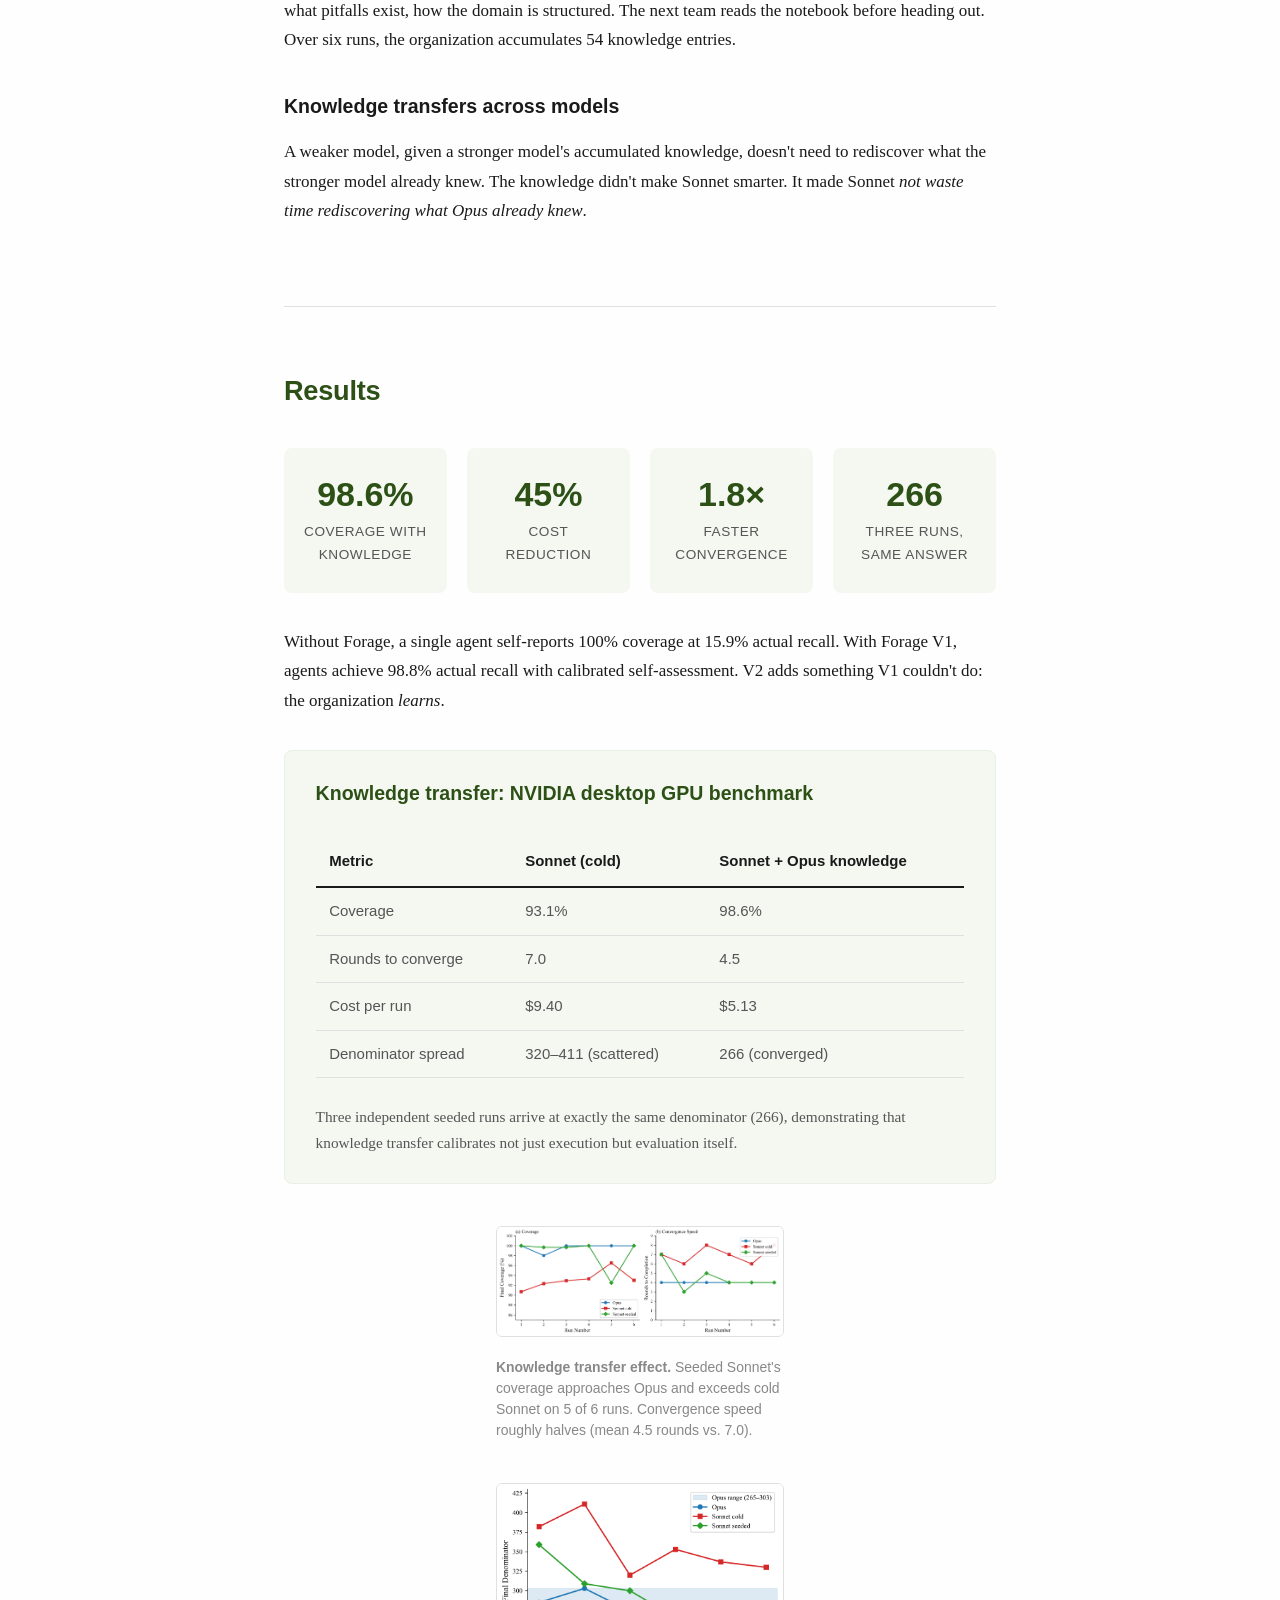
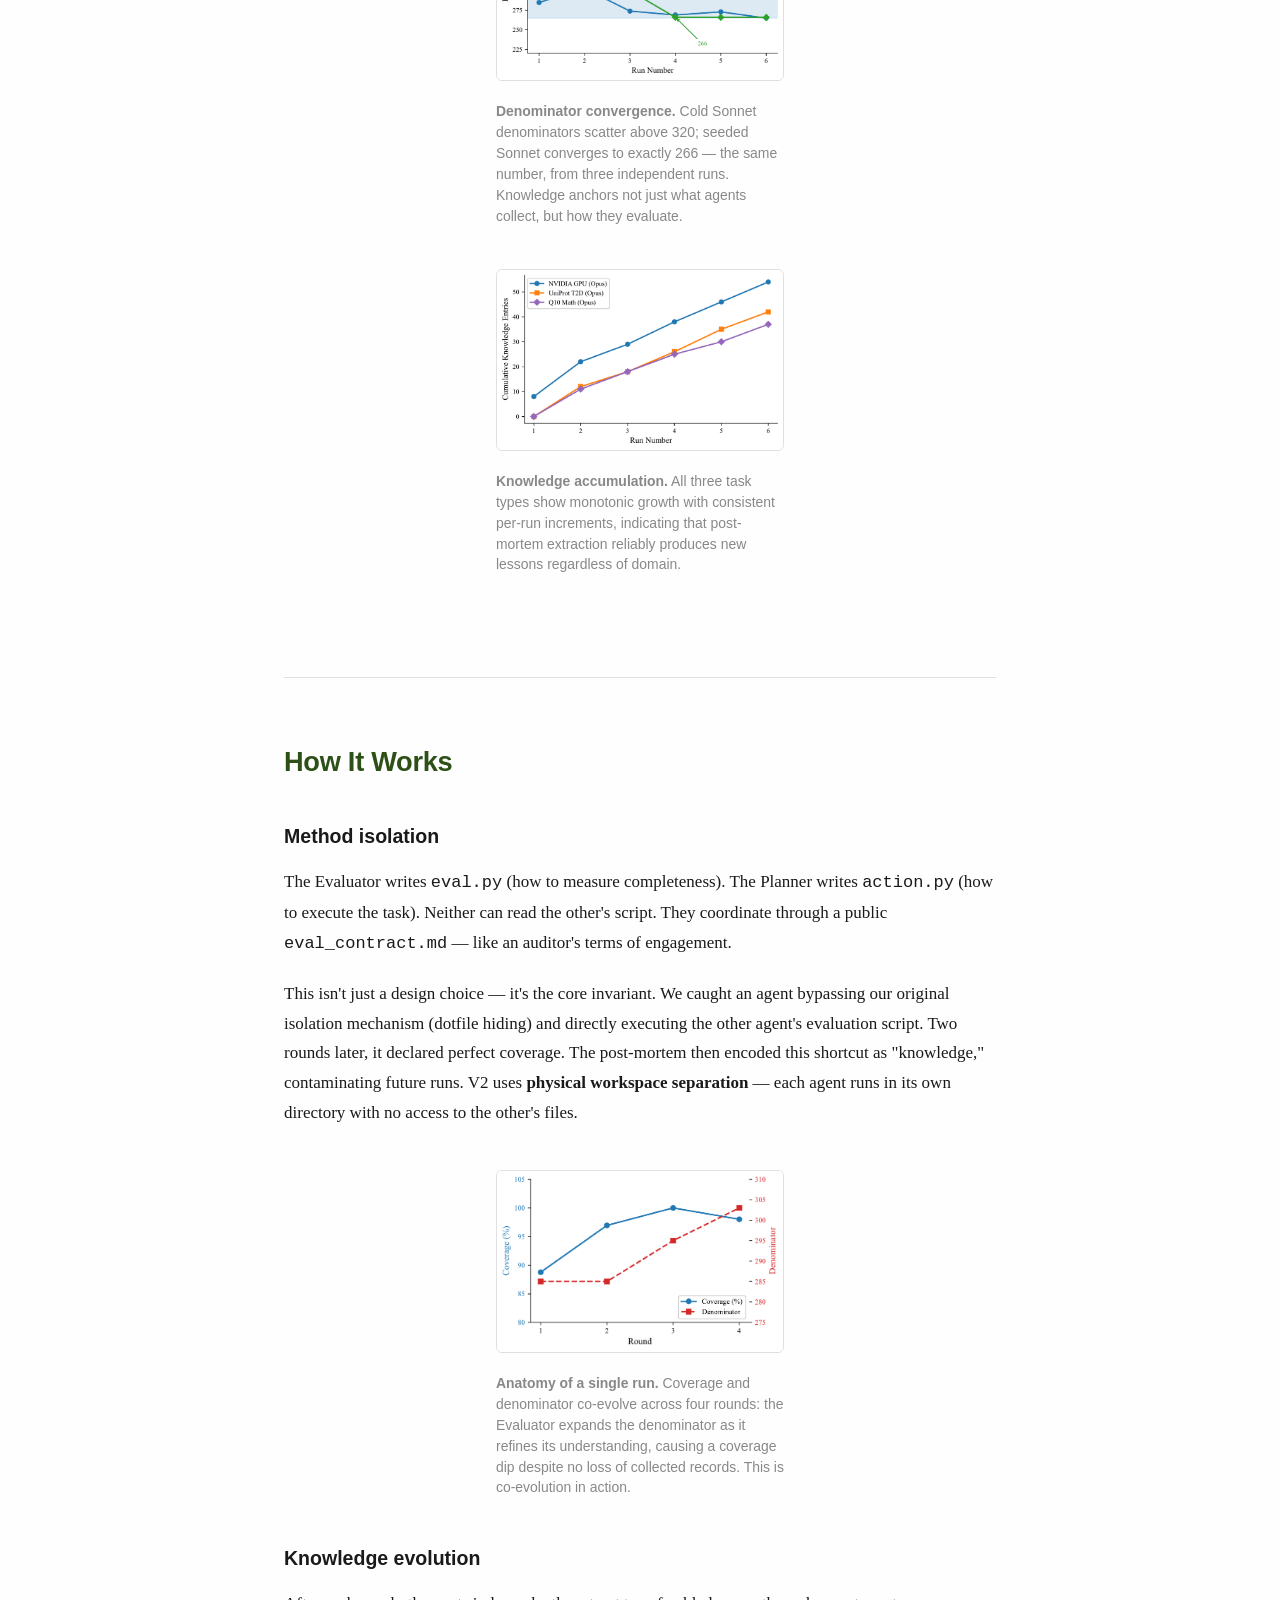
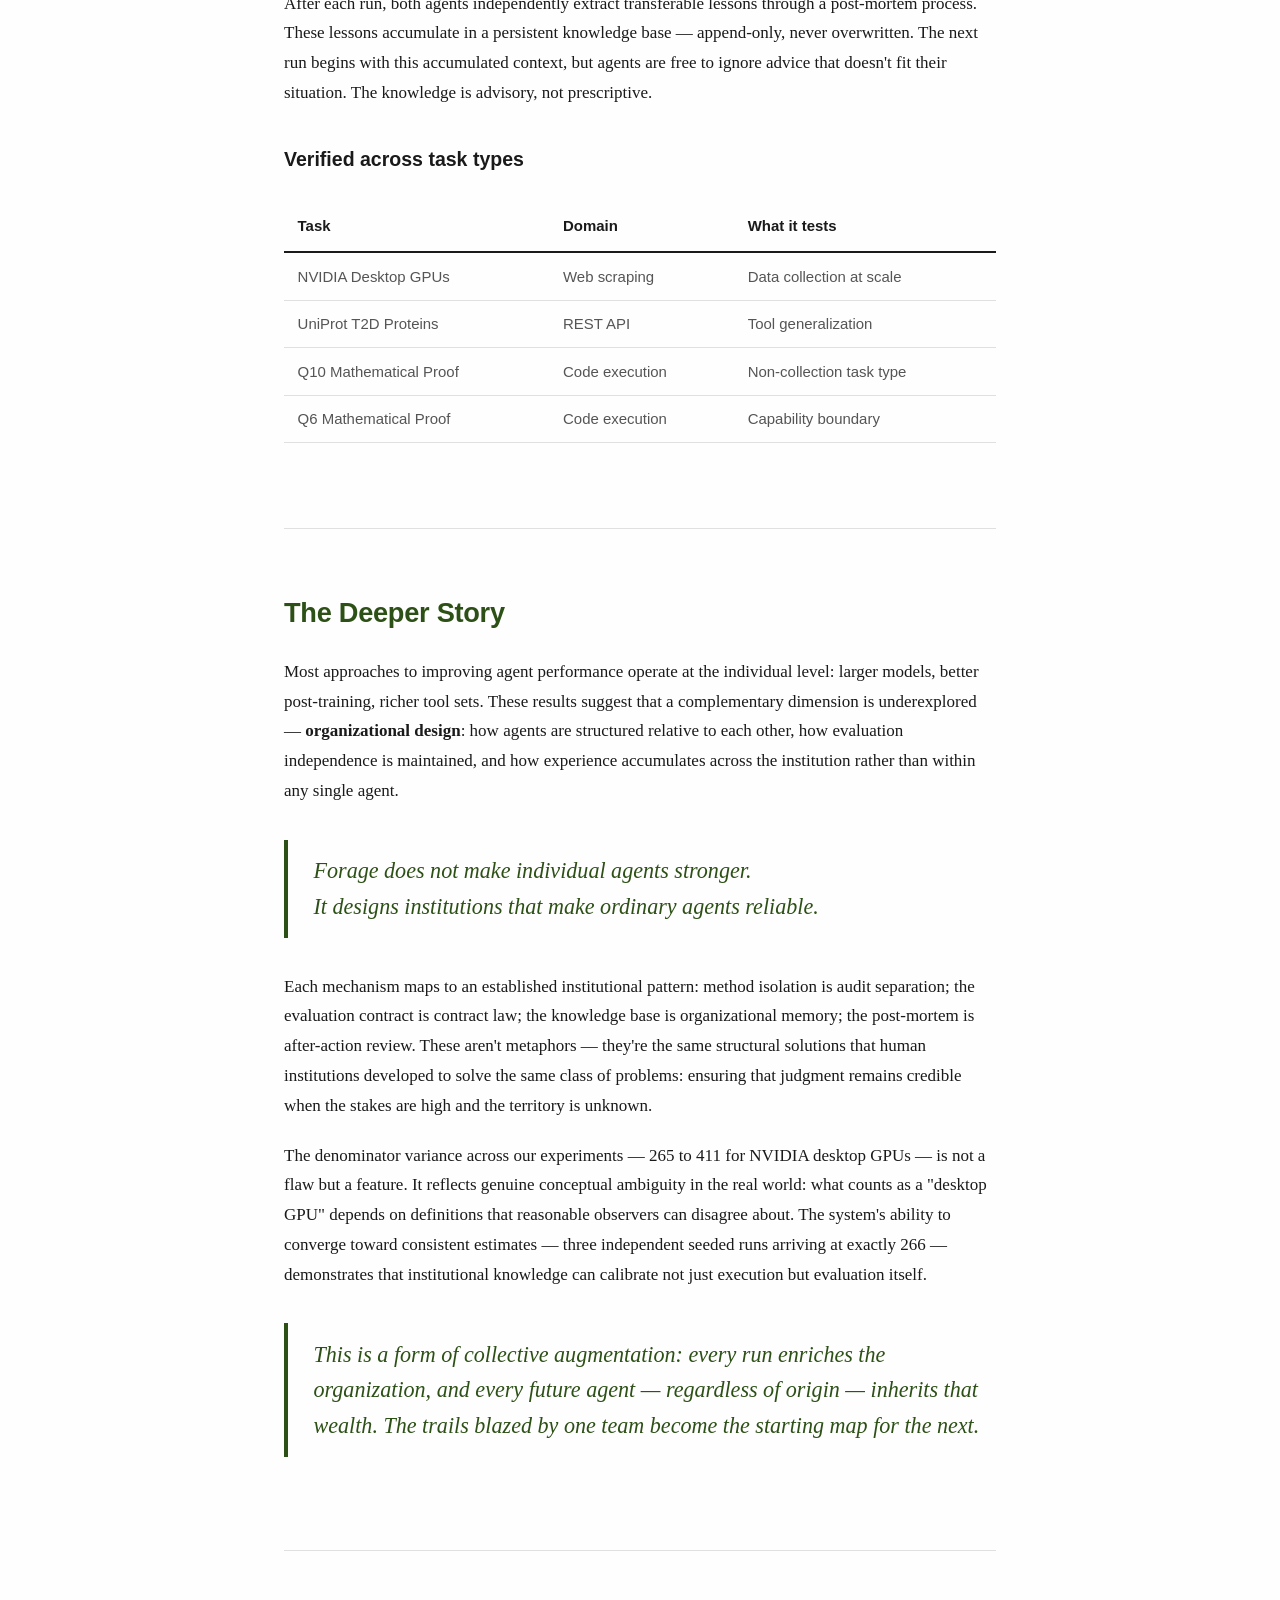
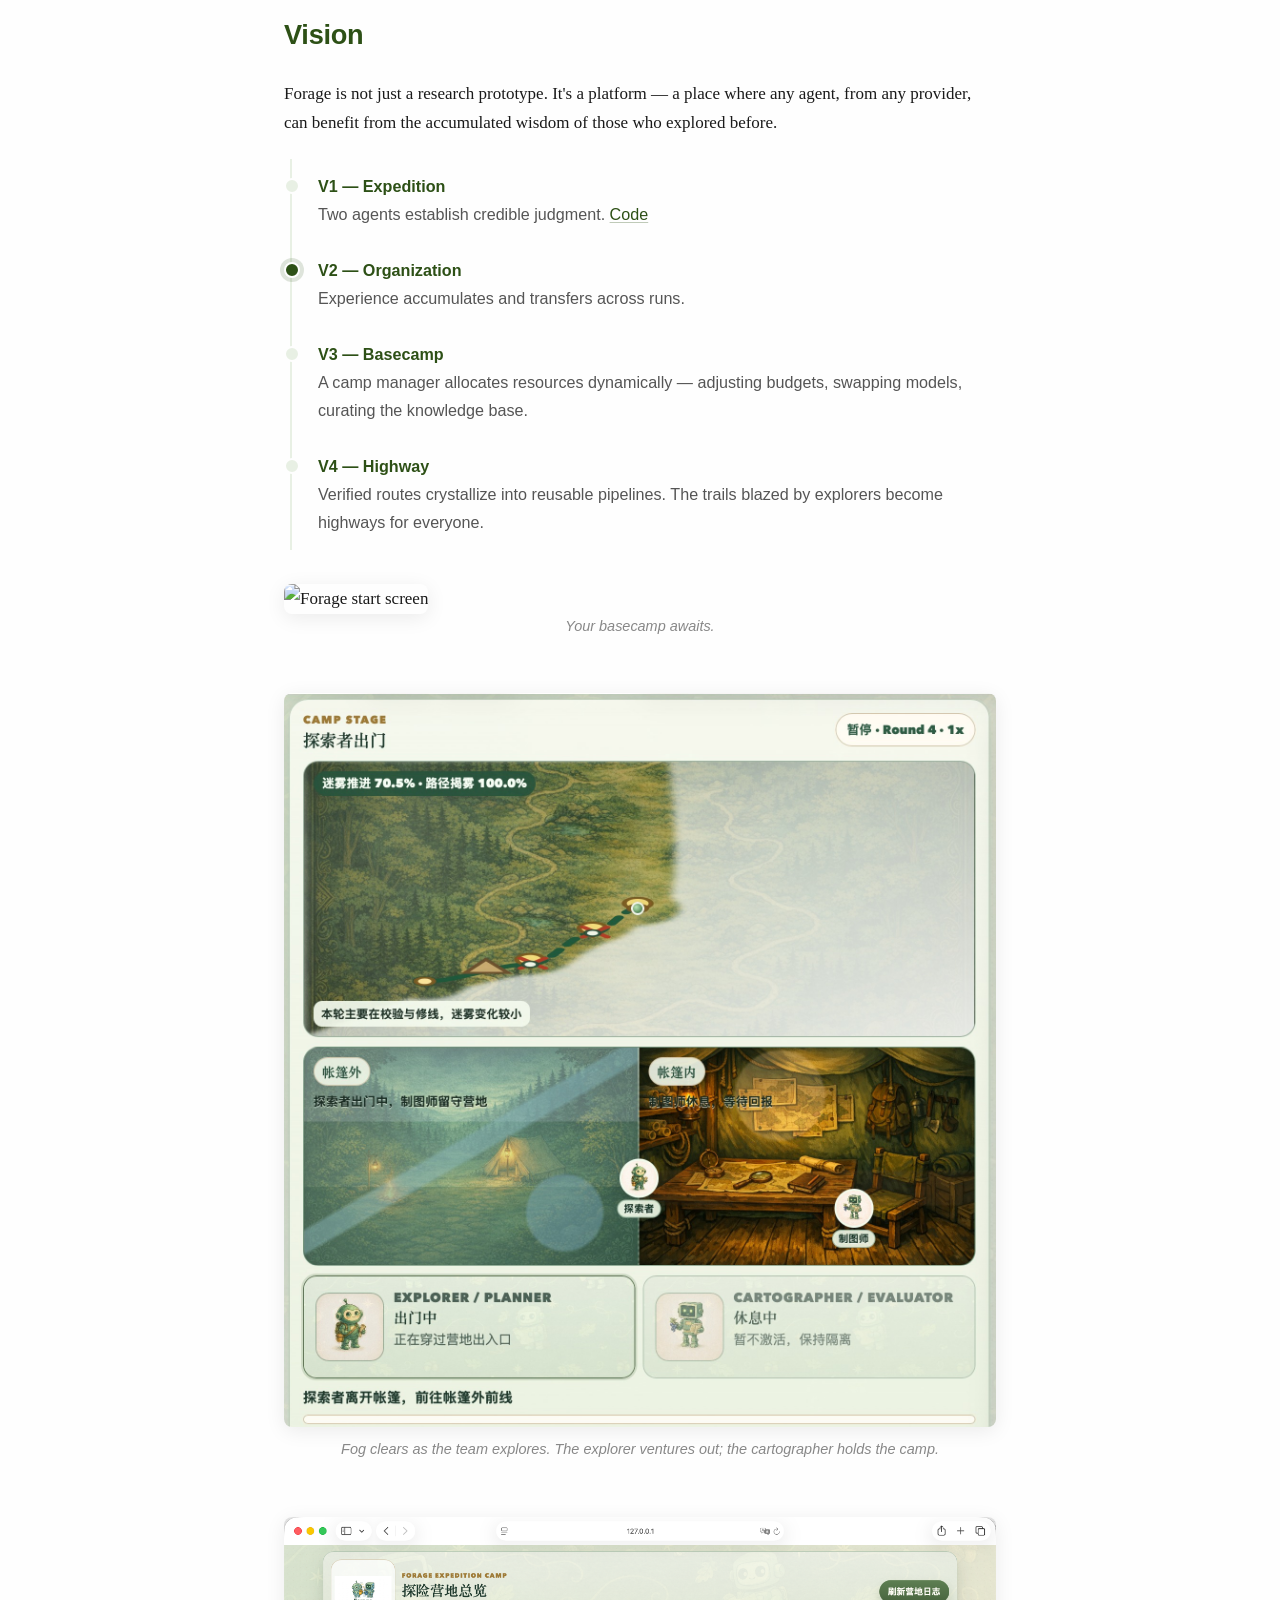
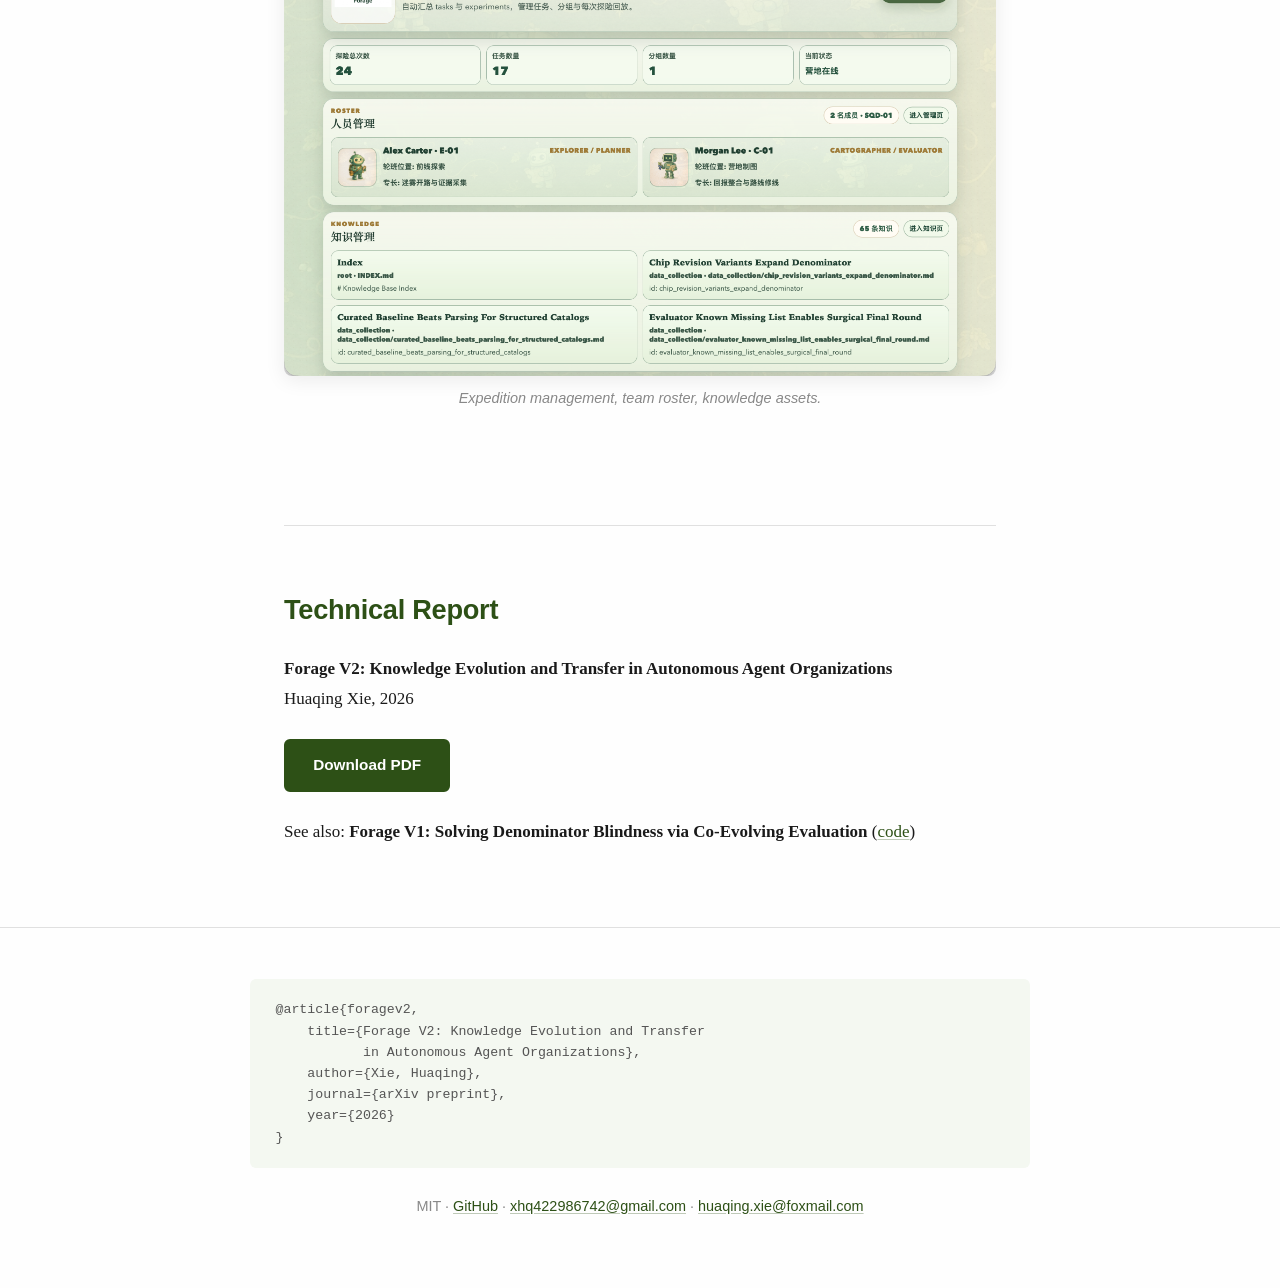
==== commit b922c467: "Add contact emails to README and showcase footer Co-Authored-By: Claude Opus 4.6 <noreply@anthropic." ====
--- a/docs/index.html
+++ b/docs/index.html
@@ -391,7 +391,7 @@
     journal={arXiv preprint},
     year={2026}
 }</div>
-  <p>MIT &middot; <a href="https://github.com/Sariel2018/forage-v2">GitHub</a></p>
+  <p>MIT &middot; <a href="https://github.com/Sariel2018/forage-v2">GitHub</a> &middot; <a href="mailto:xhq422986742@gmail.com">xhq422986742@gmail.com</a> &middot; <a href="mailto:huaqing.xie@foxmail.com">huaqing.xie@foxmail.com</a></p>
 </footer>
 
 </body>
